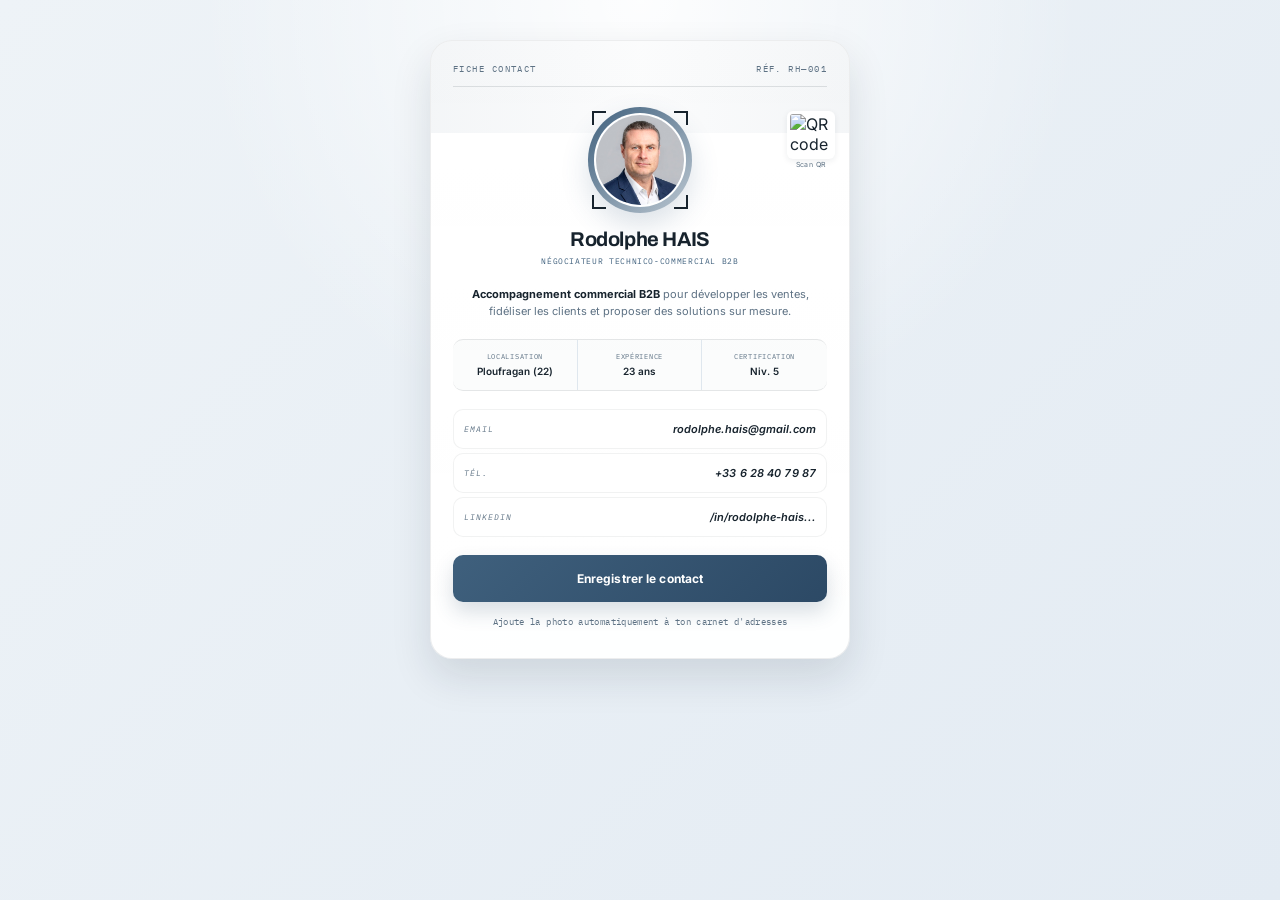
==== index.html @ b4a34ebe "Refactor responsive design with container queries, add test suite and documentation" ====
<!doctype html>
<html lang="fr">
<head>
<meta charset="UTF-8">
<meta name="viewport" content="width=device-width, initial-scale=1.0">
<title>Rodolphe HAIS — Carte de contact</title>
<meta name="description" content="Négociateur Technico-Commercial B2B — Ploufragan, Côtes-d'Armor">
<meta property="og:title" content="Rodolphe HAIS — Négociateur Technico-Commercial B2B">
<meta property="og:description" content="Contact professionnel — Ploufragan, Côtes-d'Armor">
<link rel="preconnect" href="https://fonts.googleapis.com">
<link rel="preconnect" href="https://fonts.gstatic.com" crossorigin>
<link href="https://fonts.googleapis.com/css2?family=Archivo:wght@600;700&family=IBM+Plex+Mono:wght@400;500&family=Inter:wght@400;500;600&display=swap" rel="stylesheet">
<style>
  :root{
    --paper:#eef3f7;
    --paper-strong:#e3ebf3;
    --card:#ffffff;
    --ink:#17232d;
    --ink-soft:#5e7284;
    --line:#dfe7ee;
    --accent-blue:#3f607d;
    --accent-blue-press:#2c4965;
    --accent-soft:#edf4fa;
    --shadow: rgba(17, 35, 51, 0.12);
  }

  *{box-sizing:border-box;}

  html, body {
    width:100%;
    max-width:100%;
    overflow-x:hidden;
  }

  body{
    margin:0;
    min-height:100vh;
    background:
      radial-gradient(circle at top, rgba(255,255,255,0.9), rgba(255,255,255,0) 40%),
      linear-gradient(135deg, var(--paper) 0%, var(--paper-strong) 100%);
    display:flex;
    align-items:flex-start;
    justify-content:center;
    padding:clamp(16px, 4vw, 40px) 12px;
    font-family:'Inter',sans-serif;
    color:var(--ink);
  }

  .card{
    width:min(100%, 420px);
    max-width:420px;
    background:linear-gradient(180deg, rgba(255,255,255,0.98), rgba(255,255,255,0.96));
    border:1px solid rgba(23,35,45,0.08);
    border-radius:clamp(18px, 4vw, 22px);
    padding:clamp(16px, 5%, 22px);
    box-shadow:0 18px 40px var(--shadow);
    position:relative;
    overflow:hidden;
    container-type:inline-size;
  }

  .card::before{
    content:"";
    position:absolute;
    inset:0 0 auto 0;
    height:92px;
    background:linear-gradient(90deg, rgba(63,96,125,0.06), rgba(63,96,125,0.02), rgba(63,96,125,0.06));
  }

  .doc-header{
    position:relative;
    z-index:1;
    display:flex;
    justify-content:space-between;
    align-items:center;
    font-family:'IBM Plex Mono',monospace;
    font-size:9px;
    letter-spacing:.16em;
    text-transform:uppercase;
    color:var(--ink-soft);
    padding-bottom:12px;
    margin-bottom:20px;
    border-bottom:1px solid rgba(23,35,45,0.12);
  }

  .photo-frame{
    position:relative;
    width:clamp(96px, 28%, 120px);
    height:clamp(96px, 28%, 120px);
    margin:0 auto clamp(14px, 4%, 18px);
    padding:clamp(4px, 3%, 6px);
    border-radius:50%;
    background:linear-gradient(135deg, var(--accent-blue), rgba(63,96,125,0.35));
    box-shadow:0 clamp(8px, 2vw, 12px) clamp(20px, 5vw, 28px) rgba(63,96,125,0.18);
  }
  .photo-frame img{
    width:100%;
    height:100%;
    object-fit:cover;
    display:block;
    background:var(--accent-soft);
    border-radius:50%;
    border:2px solid rgba(255,255,255,0.8);
    filter:saturate(1.05) contrast(1.03);
  }
  .corner{position:absolute;width:14px;height:14px;border-color:rgba(255,255,255,0.95);}
  .corner.tl{top:4px;left:4px;border-top:2px solid;border-left:2px solid;}
  .corner.tr{top:4px;right:4px;border-top:2px solid;border-right:2px solid;}
  .corner.bl{bottom:4px;left:4px;border-bottom:2px solid;border-left:2px solid;}
  .corner.br{bottom:4px;right:4px;border-bottom:2px solid;border-right:2px solid;}

  .name{
    font-family:'Archivo',sans-serif;
    font-weight:700;
    font-size:clamp(20px, 4.5cqw, 27px);
    text-align:center;
    letter-spacing:-0.02em;
    margin:0 0 clamp(4px, 1.5cqh, 6px);
  }
  .role{
    font-family:'IBM Plex Mono',monospace;
    font-size:clamp(8px, 2cqw, 10px);
    text-align:center;
    letter-spacing:.08em;
    text-transform:uppercase;
    color:var(--accent-blue);
    margin:0 0 clamp(16px, 4cqh, 20px);
  }

  .presentation{
    margin:0 0 clamp(14px, 3.5cqh, 18px);
    padding:0 clamp(6px, 2cqw, 10px);
    text-align:center;
    font-size:clamp(11px, 2.5cqw, 13px);
    line-height:1.6;
    color:var(--ink-soft);
  }
  .presentation strong{color:var(--ink);}

  .titleblock{
    display:grid;
    grid-template-columns:repeat(auto-fit, minmax(min(60px, 25%), 1fr));
    border-top:1px solid rgba(23,35,45,0.1);
    border-bottom:1px solid rgba(23,35,45,0.1);
    background:rgba(63,96,125,0.02);
    margin-bottom:clamp(14px, 3.5cqh, 18px);
    border-radius:clamp(10px, 2cqw, 12px);
    overflow:hidden;
  }

  .qr-block{
    position:absolute;
    top:70px;
    right:14px;
    display:flex;
    align-items:center;
    justify-content:center;
    flex-direction:column;
    gap:0;
    margin:0;
    padding:0;
    border:none;
    background:none;
    width:auto;
    flex-shrink:0;
    opacity:1;
    transition:opacity .3s ease;
  }
  .qr-block:hover{
    opacity:1;
  }
  .qr-code{
    width:48px;
    height:48px;
    padding:3px;
    border-radius:6px;
    background:#fff;
    box-shadow:0 2px 6px rgba(23,35,45,0.08);
    flex-shrink:0;
  }
  .qr-text{
    font-size:7px;
    line-height:1.2;
    color:var(--ink-soft);
    text-align:center;
    margin-top:2px;
    letter-spacing:0.05em;
  }
  .qr-text strong{
    display:none;
  }

  .field{
    padding:clamp(8px, 2cqh, 12px) clamp(6px, 2cqw, 8px);
    border-right:1px solid var(--line);
    display:flex;
    flex-direction:column;
    gap:clamp(2px, 1cqh, 4px);
    text-align:center;
  }
  .field:last-child{border-right:none;}
  .label{
    font-family:'IBM Plex Mono',monospace;
    font-size:clamp(7px, 1.5cqw, 8px);
    letter-spacing:.1em;
    text-transform:uppercase;
    color:var(--ink-soft);
  }
  .value{
    font-size:clamp(10px, 2.2cqw, 12px);
    font-weight:600;
    line-height:1.3;
  }

  .contact-list{
    display:flex;
    flex-direction:column;
    margin-bottom:18px;
    gap:4px;
  }
  .contact-row{
    display:flex;
    justify-content:space-between;
    align-items:center;
    gap:clamp(8px, 2cqw, 12px);
    padding:clamp(10px, 2cqh, 12px) clamp(10px, 2.5cqw, 12px);
    border:1px solid rgba(23,35,45,0.06);
    border-radius:clamp(10px, 2cqw, 12px);
    text-decoration:none;
    color:inherit;
    background:rgba(255,255,255,0.7);
    transition:transform .15s ease, box-shadow .15s ease, border-color .15s ease;
  }
  .contact-row:hover{
    transform:translateY(-1px);
    border-color:rgba(63,96,125,0.28);
    box-shadow:0 8px 18px rgba(63,96,125,0.08);
  }
  .clabel{
    font-family:'IBM Plex Mono',monospace;
    font-size:clamp(8px, 1.8cqw, 9px);
    letter-spacing:.12em;
    text-transform:uppercase;
    color:var(--ink-soft);
    flex-shrink:0;
  }
  .cvalue{
    font-size:clamp(11px, 2.3cqw, 13px);
    font-weight:600;
    text-align:right;
    overflow:hidden;
    text-overflow:ellipsis;
    white-space:nowrap;
    min-width:0;
    flex:1;
  }

  .contact-row[href^="tel:"] .cvalue {
    letter-spacing:0.01em;
    font-variant-numeric: tabular-nums;
  }

  .save-btn{
    width:100%;
    padding:clamp(13px, 2.5cqh, 16px);
    background:linear-gradient(135deg, var(--accent-blue), var(--accent-blue-press));
    color:#fff;
    border:none;
    border-radius:clamp(10px, 2cqw, 12px);
    font-family:'Inter',sans-serif;
    font-weight:700;
    font-size:clamp(12px, 2.2cqw, 14px);
    letter-spacing:.01em;
    cursor:pointer;
    transition:transform .15s ease, filter .15s ease, box-shadow .15s ease;
    box-shadow:0 10px 20px rgba(45,73,101,0.18);
  }
  .save-btn:hover{filter:brightness(1.02);}
  .save-btn:active{transform:scale(0.985);}
  .save-btn:disabled{opacity:.65;cursor:default;transform:none;box-shadow:none;}
  .save-btn:focus-visible{outline:3px solid #EAF3FF;outline-offset:2px;}

  .foot-note{
    font-family:'IBM Plex Mono',monospace;
    font-size:9px;
    text-align:center;
    color:var(--ink-soft);
    letter-spacing:.04em;
    margin-top:14px;
  }

  a:focus-visible{outline:2px dashed var(--accent-blue);outline-offset:3px;}

  @media (prefers-reduced-motion:reduce){
    .save-btn,.contact-row{transition:none;}
  }

  @container (max-width: 360px) {
    .doc-header {
      flex-direction:column;
      align-items:flex-start;
      gap:clamp(4px, 1cqh, 6px);
      font-size:clamp(7px, 1.4cqw, 8px);
    }

    .titleblock {
      grid-template-columns:1fr;
    }

    .field {
      border-right:none;
      border-bottom:1px solid var(--line);
    }

    .field:last-child {
      border-bottom:none;
    }

    .contact-row {
      flex-direction:column;
      align-items:flex-start;
      text-align:left;
    }

    .cvalue {
      text-align:left;
      white-space:normal;
      line-height:1.4;
    }

    .qr-block {
      width:clamp(40px, 8cqw, 48px);
    }

    .qr-code {
      width:clamp(32px, 7cqw, 40px);
      height:clamp(32px, 7cqw, 40px);
    }
  }

  @media print {
    body { background: #fff; padding: 0; }
    .card { box-shadow: none; border: none; max-width: 90mm; margin: 10mm auto; }
    body { background-image: none; }
    .save-btn, .doc-header { display: none; }
  }
</style>
</head>
<body>
<main class="card" role="article" aria-label="Fiche contact de Rodolphe HAIS">
  <div class="doc-header">
    <span>Fiche contact</span>
    <span>Réf. RH—001</span>
  </div>

  <div class="photo-frame" aria-hidden="false">
    <img id="portrait" src="Photo carte de visite.png" alt="Portrait de Rodolphe HAIS" width="112" height="112" loading="lazy">
    <span class="corner tl"></span>
    <span class="corner tr"></span>
    <span class="corner bl"></span>
    <span class="corner br"></span>
  </div>

  <h1 class="name">Rodolphe HAIS</h1>
  <p class="role">Négociateur Technico-Commercial B2B</p>
  <p class="presentation">
    <strong>Accompagnement commercial B2B</strong> pour développer les ventes, fidéliser les clients et proposer des solutions sur mesure.
  </p>

  <div class="titleblock">
    <div class="field">
      <span class="label">Localisation</span>
      <span class="value">Ploufragan (22)</span>
    </div>
    <div class="field">
      <span class="label">Expérience</span>
      <span class="value">23 ans</span>
    </div>
    <div class="field">
      <span class="label">Certification</span>
      <span class="value">Niv. 5</span>
    </div>
  </div>

  <div class="qr-block" aria-label="QR code de contact">
    <img
      class="qr-code"
      src="https://api.qrserver.com/v1/create-qr-code/?size=180x180&data=BEGIN%3AVCARD%0AVERSION%3A3.0%0AN%3AHAIS%3BRodolphe%3B%3B%3B%0AFN%3ARodolphe%20HAIS%0ATITLE%3AN%C3%A9gociateur%20Technico-Commercial%20B2B%0AORG%3A%0AEMAIL%3BTYPE%3DWORK%3Arodolphe.hais%40gmail.com%0ATEL%3BTYPE%3DCELL%3A%2B33628407987%0AURL%3Ahttps%3A%2F%2Fwww.linkedin.com%2Fin%2Frodolphe-hais-technico-commercial%0AADR%3BTYPE%3DWORK%3A%3B%3BPloufragan%3B%3B%3BFrance%0AEND%3AVCARD"
      alt="QR code pour enregistrer le contact"
    >
    <div class="qr-text">Scan QR</div>
  </div>

  <address class="contact-list" aria-label="Coordonnées">
    <a class="contact-row" href="mailto:rodolphe.hais@gmail.com">
      <span class="clabel">Email</span>
      <span class="cvalue">rodolphe.hais@gmail.com</span>
    </a>
    <a class="contact-row" href="tel:+33628407987">
      <span class="clabel">Tél.</span>
      <span class="cvalue">+33 6 28 40 79 87</span>
    </a>
    <a class="contact-row" href="https://www.linkedin.com/in/rodolphe-hais-technico-commercial" target="_blank" rel="noopener noreferrer">
      <span class="clabel">LinkedIn</span>
      <span class="cvalue">/in/rodolphe-hais...</span>
    </a>
  </address>

  <button id="save-btn" class="save-btn" type="button" aria-live="polite" aria-label="Télécharger la fiche contact">Enregistrer le contact</button>
  <p id="status" class="foot-note" aria-live="polite">Ajoute la photo automatiquement à ton carnet d'adresses</p>
</main>

<!-- Structured data for discoverability -->
<script type="application/ld+json">
{
  "@context": "https://schema.org",
  "@type": "Person",
  "name": "Rodolphe HAIS",
  "jobTitle": "Négociateur Technico-Commercial B2B",
  "address": {
    "@type": "PostalAddress",
    "addressLocality": "Ploufragan",
    "addressCountry": "France"
  },
  "telephone": "+33 6 28 40 79 87",
  "email": "mailto:rodolphe.hais@gmail.com",
  "sameAs": ["https://www.linkedin.com/in/rodolphe-hais-technico-commercial"]
}
</script>

<script>
  const portraitElement = document.getElementById('portrait');
  const PHOTO_DATA_URI = portraitElement ? portraitElement.currentSrc || portraitElement.src : '';
  const PHOTO_BASE64 = (PHOTO_DATA_URI && PHOTO_DATA_URI.startsWith('data:image'))
    ? PHOTO_DATA_URI.split(',')[1] || ''
    : '';

  // Fold vCard lines to the recommended 75 characters per line using CRLF + space
  function foldLine(str, limit = 75) {
    if (!str || str.length <= limit) return str;
    const parts = [];
    for (let i = 0; i < str.length; i += limit) {
      parts.push(str.slice(i, i + limit));
    }
    return parts.join('\r\n ');
  }

  function buildVCard() {
    const lines = [
      'BEGIN:VCARD',
      'VERSION:3.0',
      'N:HAIS;Rodolphe;;;',
      'FN:Rodolphe HAIS',
      'TITLE:Négociateur Technico-Commercial B2B',
      'EMAIL;TYPE=WORK:rodolphe.hais@gmail.com',
      'TEL;TYPE=CELL:+33628407987',
      'URL:https://www.linkedin.com/in/rodolphe-hais-technico-commercial',
      'ADR;TYPE=WORK:;;Ploufragan;;;France'
    ];

    // Add the photo only when a valid base64 payload is available.
    if (PHOTO_BASE64) {
      const photoPrefix = 'PHOTO;ENCODING=BASE64;TYPE=JPEG:';
      const photoLine = photoPrefix + PHOTO_BASE64;
      lines.push(foldLine(photoLine));
    }

    lines.push('END:VCARD');

    // Join with CRLF per spec
    return lines.join('\r\n');
  }

  async function downloadVCard() {
    const btn = document.getElementById('save-btn');
    const status = document.getElementById('status');
    const originalText = btn.textContent;
    btn.textContent = 'Préparation...';
    btn.disabled = true;
    status.textContent = 'Préparation du fichier vCard...';

    try {
      const vcard = buildVCard();
      // Use UTF-8 text and a common vCard mime type
      const blob = new Blob([vcard], { type: 'text/vcard;charset=utf-8' });
      const url = URL.createObjectURL(blob);
      const a = document.createElement('a');
      a.href = url;
      a.download = 'Rodolphe-HAIS.vcf';
      // Some browsers need the anchor appended to the DOM
      document.body.appendChild(a);
      a.click();
      document.body.removeChild(a);
      URL.revokeObjectURL(url);
      btn.textContent = 'Contact enregistré ✓';
      status.textContent = 'Fichier .vcf téléchargé — ouvre-le pour importer le contact.';
    } catch (e) {
      console.error(e);
      btn.textContent = 'Erreur — réessaie';
      status.textContent = 'Une erreur est survenue lors de la création du vCard.';
    } finally {
      setTimeout(() => {
        btn.textContent = originalText;
        btn.disabled = false;
      }, 2500);
    }
  }

  document.getElementById('save-btn').addEventListener('click', downloadVCard);
</script>
</body>
</html>
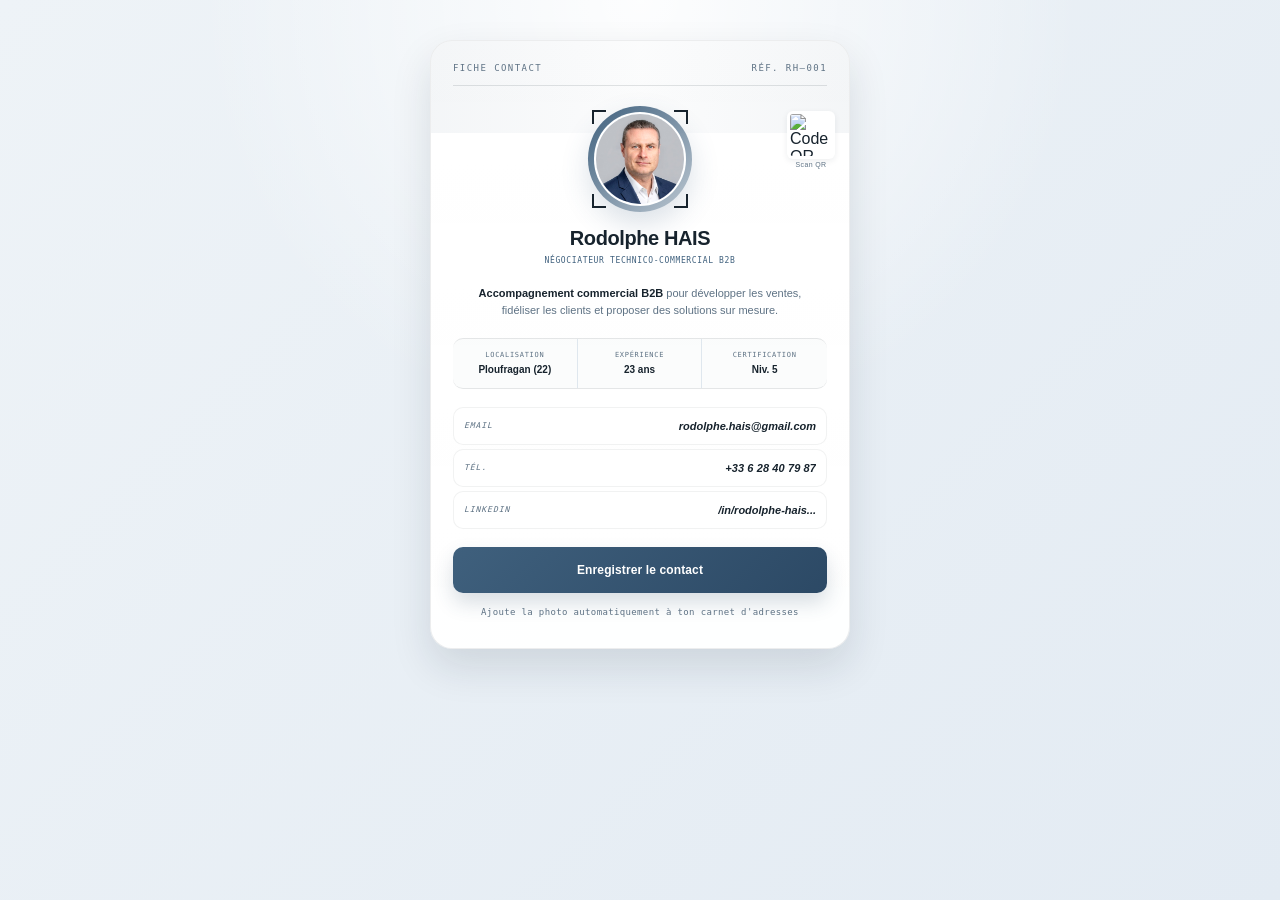
==== commit b4c85588: "Refactor: Separate CSS/JS files and implement security protections (CSP, headers, validation)" ====
--- a/index.html
+++ b/index.html
@@ -1,512 +1,166 @@
 <!doctype html>
 <html lang="fr">
 <head>
-<meta charset="UTF-8">
-<meta name="viewport" content="width=device-width, initial-scale=1.0">
-<title>Rodolphe HAIS — Carte de contact</title>
-<meta name="description" content="Négociateur Technico-Commercial B2B — Ploufragan, Côtes-d'Armor">
-<meta property="og:title" content="Rodolphe HAIS — Négociateur Technico-Commercial B2B">
-<meta property="og:description" content="Contact professionnel — Ploufragan, Côtes-d'Armor">
-<link rel="preconnect" href="https://fonts.googleapis.com">
-<link rel="preconnect" href="https://fonts.gstatic.com" crossorigin>
-<link href="https://fonts.googleapis.com/css2?family=Archivo:wght@600;700&family=IBM+Plex+Mono:wght@400;500&family=Inter:wght@400;500;600&display=swap" rel="stylesheet">
-<style>
-  :root{
-    --paper:#eef3f7;
-    --paper-strong:#e3ebf3;
-    --card:#ffffff;
-    --ink:#17232d;
-    --ink-soft:#5e7284;
-    --line:#dfe7ee;
-    --accent-blue:#3f607d;
-    --accent-blue-press:#2c4965;
-    --accent-soft:#edf4fa;
-    --shadow: rgba(17, 35, 51, 0.12);
+  <meta charset="UTF-8">
+  <meta name="viewport" content="width=device-width, initial-scale=1.0">
+  <meta http-equiv="X-UA-Compatible" content="IE=edge">
+  
+  <!-- Security Headers -->
+  <meta http-equiv="Content-Security-Policy" content="default-src 'self'; script-src 'self' 'strict-dynamic'; style-src 'self' 'unsafe-inline' fonts.googleapis.com; img-src 'self' data: api.qrserver.com; font-src 'self' fonts.gstatic.com; connect-src 'self' api.qrserver.com; frame-ancestors 'none'; base-uri 'self'; form-action 'self'">
+  <meta http-equiv="X-Content-Type-Options" content="nosniff">
+  <meta name="referrer" content="no-referrer-when-downgrade">
+  <meta name="robots" content="index, follow">
+
+  <!-- Meta Tags -->
+  <title>Rodolphe HAIS — Carte de contact</title>
+  <meta name="description" content="Négociateur Technico-Commercial B2B — Ploufragan, Côtes-d'Armor">
+  <meta name="theme-color" content="#3f607d">
+  <meta name="apple-mobile-web-app-capable" content="yes">
+  <meta name="apple-mobile-web-app-status-bar-style" content="black-translucent">
+
+  <!-- Open Graph Tags -->
+  <meta property="og:title" content="Rodolphe HAIS — Négociateur Technico-Commercial B2B">
+  <meta property="og:description" content="Contact professionnel — Ploufragan, Côtes-d'Armor">
+  <meta property="og:type" content="profile">
+  <meta property="og:locale" content="fr_FR">
+
+  <!-- Preconnect to External Domains -->
+  <link rel="preconnect" href="https://fonts.googleapis.com">
+  <link rel="preconnect" href="https://fonts.gstatic.com" crossorigin>
+  <link rel="dns-prefetch" href="https://api.qrserver.com">
+
+  <!-- External Fonts -->
+  <link href="https://fonts.googleapis.com/css2?family=Archivo:wght@600;700&family=IBM+Plex+Mono:wght@400;500&family=Inter:wght@400;500;600&display=swap" rel="stylesheet">
+
+  <!-- Stylesheets -->
+  <link rel="stylesheet" href="styles.css" media="all">
+  <link rel="stylesheet" href="styles.css" media="print">
+
+  <!-- Favicon & Icons -->
+  <link rel="icon" type="image/png" sizes="32x32" href="data:image/svg+xml,<svg xmlns='http://www.w3.org/2000/svg' viewBox='0 0 100 100'><circle cx='50' cy='50' r='45' fill='%233f607d'/><text x='50' y='65' font-size='60' font-weight='bold' text-anchor='middle' fill='white' font-family='Arial'>RH</text></svg>">
+  
+  <!-- Manifest for PWA -->
+  <meta name="manifest" content="manifest.json">
+</head>
+
+<body>
+  <main class="card" role="article" aria-label="Fiche contact de Rodolphe HAIS">
+    <!-- Document Header -->
+    <div class="doc-header">
+      <span>Fiche contact</span>
+      <span>Réf. RH—001</span>
+    </div>
+
+    <!-- Photo Frame -->
+    <div class="photo-frame" aria-hidden="false">
+      <img
+        id="portrait"
+        src="Photo carte de visite.png"
+        alt="Portrait professionnel de Rodolphe HAIS"
+        width="112"
+        height="112"
+        loading="lazy"
+        crossorigin="anonymous"
+      >
+      <span class="corner tl"></span>
+      <span class="corner tr"></span>
+      <span class="corner bl"></span>
+      <span class="corner br"></span>
+    </div>
+
+    <!-- Name & Title -->
+    <h1 class="name">Rodolphe HAIS</h1>
+    <p class="role">Négociateur Technico-Commercial B2B</p>
+
+    <!-- Presentation -->
+    <p class="presentation">
+      <strong>Accompagnement commercial B2B</strong> pour développer les ventes, fidéliser les clients et proposer des solutions sur mesure.
+    </p>
+
+    <!-- Title Block -->
+    <div class="titleblock">
+      <div class="field">
+        <span class="label">Localisation</span>
+        <span class="value">Ploufragan (22)</span>
+      </div>
+      <div class="field">
+        <span class="label">Expérience</span>
+        <span class="value">23 ans</span>
+      </div>
+      <div class="field">
+        <span class="label">Certification</span>
+        <span class="value">Niv. 5</span>
+      </div>
+    </div>
+
+    <!-- QR Code Block -->
+    <div class="qr-block" aria-label="Code QR de contact">
+      <img
+        class="qr-code"
+        src="https://api.qrserver.com/v1/create-qr-code/?size=180x180&data=BEGIN%3AVCARD%0AVERSION%3A3.0%0AN%3AHAIS%3BRodolphe%3B%3B%3B%0AFN%3ARodolphe%20HAIS%0ATITLE%3AN%C3%A9gociateur%20Technico-Commercial%20B2B%0AORG%3A%0AEMAIL%3BTYPE%3DWORK%3Arodolphe.hais%40gmail.com%0ATEL%3BTYPE%3DCELL%3A%2B33628407987%0AURL%3Ahttps%3A%2F%2Fwww.linkedin.com%2Fin%2Frodolphe-hais-technico-commercial%0AADR%3BTYPE%3DWORK%3A%3B%3BPloufragan%3B%3B%3BFrance%0AEND%3AVCARD"
+        alt="Code QR pour enregistrer le contact"
+        loading="lazy"
+      >
+      <div class="qr-text">Scan QR</div>
+    </div>
+
+    <!-- Contact List -->
+    <address class="contact-list" aria-label="Coordonnées de contact">
+      <a class="contact-row" href="mailto:rodolphe.hais@gmail.com" rel="noopener noreferrer">
+        <span class="clabel">Email</span>
+        <span class="cvalue">rodolphe.hais@gmail.com</span>
+      </a>
+      <a class="contact-row" href="tel:+33628407987" rel="noopener noreferrer">
+        <span class="clabel">Tél.</span>
+        <span class="cvalue">+33 6 28 40 79 87</span>
+      </a>
+      <a class="contact-row" href="https://www.linkedin.com/in/rodolphe-hais-technico-commercial" target="_blank" rel="noopener noreferrer">
+        <span class="clabel">LinkedIn</span>
+        <span class="cvalue">/in/rodolphe-hais...</span>
+      </a>
+    </address>
+
+    <!-- Download Button -->
+    <button
+      id="save-btn"
+      class="save-btn"
+      type="button"
+      aria-live="polite"
+      aria-label="Télécharger la fiche contact au format vCard"
+    >
+      Enregistrer le contact
+    </button>
+
+    <!-- Status Message -->
+    <p id="status" class="foot-note" aria-live="polite" aria-atomic="true">
+      Ajoute la photo automatiquement à ton carnet d'adresses
+    </p>
+  </main>
+
+  <!-- Structured Data (Schema.org) -->
+  <script type="application/ld+json">
+  {
+    "@context": "https://schema.org",
+    "@type": "Person",
+    "name": "Rodolphe HAIS",
+    "jobTitle": "Négociateur Technico-Commercial B2B",
+    "address": {
+      "@type": "PostalAddress",
+      "addressLocality": "Ploufragan",
+      "addressCountry": "FR"
+    },
+    "telephone": "+33 6 28 40 79 87",
+    "email": "rodolphe.hais@gmail.com",
+    "sameAs": [
+      "https://www.linkedin.com/in/rodolphe-hais-technico-commercial"
+    ],
+    "image": "Photo carte de visite.png",
+    "url": "https://haisrodolphe.github.io/carte-contact"
   }
+  </script>
 
-  *{box-sizing:border-box;}
+  <!-- Application Script (Deferred Loading) -->
+  <script src="script.js" defer></script>
+</body>
 
-  html, body {
-    width:100%;
-    max-width:100%;
-    overflow-x:hidden;
-  }
-
-  body{
-    margin:0;
-    min-height:100vh;
-    background:
-      radial-gradient(circle at top, rgba(255,255,255,0.9), rgba(255,255,255,0) 40%),
-      linear-gradient(135deg, var(--paper) 0%, var(--paper-strong) 100%);
-    display:flex;
-    align-items:flex-start;
-    justify-content:center;
-    padding:clamp(16px, 4vw, 40px) 12px;
-    font-family:'Inter',sans-serif;
-    color:var(--ink);
-  }
-
-  .card{
-    width:min(100%, 420px);
-    max-width:420px;
-    background:linear-gradient(180deg, rgba(255,255,255,0.98), rgba(255,255,255,0.96));
-    border:1px solid rgba(23,35,45,0.08);
-    border-radius:clamp(18px, 4vw, 22px);
-    padding:clamp(16px, 5%, 22px);
-    box-shadow:0 18px 40px var(--shadow);
-    position:relative;
-    overflow:hidden;
-    container-type:inline-size;
-  }
-
-  .card::before{
-    content:"";
-    position:absolute;
-    inset:0 0 auto 0;
-    height:92px;
-    background:linear-gradient(90deg, rgba(63,96,125,0.06), rgba(63,96,125,0.02), rgba(63,96,125,0.06));
-  }
-
-  .doc-header{
-    position:relative;
-    z-index:1;
-    display:flex;
-    justify-content:space-between;
-    align-items:center;
-    font-family:'IBM Plex Mono',monospace;
-    font-size:9px;
-    letter-spacing:.16em;
-    text-transform:uppercase;
-    color:var(--ink-soft);
-    padding-bottom:12px;
-    margin-bottom:20px;
-    border-bottom:1px solid rgba(23,35,45,0.12);
-  }
-
-  .photo-frame{
-    position:relative;
-    width:clamp(96px, 28%, 120px);
-    height:clamp(96px, 28%, 120px);
-    margin:0 auto clamp(14px, 4%, 18px);
-    padding:clamp(4px, 3%, 6px);
-    border-radius:50%;
-    background:linear-gradient(135deg, var(--accent-blue), rgba(63,96,125,0.35));
-    box-shadow:0 clamp(8px, 2vw, 12px) clamp(20px, 5vw, 28px) rgba(63,96,125,0.18);
-  }
-  .photo-frame img{
-    width:100%;
-    height:100%;
-    object-fit:cover;
-    display:block;
-    background:var(--accent-soft);
-    border-radius:50%;
-    border:2px solid rgba(255,255,255,0.8);
-    filter:saturate(1.05) contrast(1.03);
-  }
-  .corner{position:absolute;width:14px;height:14px;border-color:rgba(255,255,255,0.95);}
-  .corner.tl{top:4px;left:4px;border-top:2px solid;border-left:2px solid;}
-  .corner.tr{top:4px;right:4px;border-top:2px solid;border-right:2px solid;}
-  .corner.bl{bottom:4px;left:4px;border-bottom:2px solid;border-left:2px solid;}
-  .corner.br{bottom:4px;right:4px;border-bottom:2px solid;border-right:2px solid;}
-
-  .name{
-    font-family:'Archivo',sans-serif;
-    font-weight:700;
-    font-size:clamp(20px, 4.5cqw, 27px);
-    text-align:center;
-    letter-spacing:-0.02em;
-    margin:0 0 clamp(4px, 1.5cqh, 6px);
-  }
-  .role{
-    font-family:'IBM Plex Mono',monospace;
-    font-size:clamp(8px, 2cqw, 10px);
-    text-align:center;
-    letter-spacing:.08em;
-    text-transform:uppercase;
-    color:var(--accent-blue);
-    margin:0 0 clamp(16px, 4cqh, 20px);
-  }
-
-  .presentation{
-    margin:0 0 clamp(14px, 3.5cqh, 18px);
-    padding:0 clamp(6px, 2cqw, 10px);
-    text-align:center;
-    font-size:clamp(11px, 2.5cqw, 13px);
-    line-height:1.6;
-    color:var(--ink-soft);
-  }
-  .presentation strong{color:var(--ink);}
-
-  .titleblock{
-    display:grid;
-    grid-template-columns:repeat(auto-fit, minmax(min(60px, 25%), 1fr));
-    border-top:1px solid rgba(23,35,45,0.1);
-    border-bottom:1px solid rgba(23,35,45,0.1);
-    background:rgba(63,96,125,0.02);
-    margin-bottom:clamp(14px, 3.5cqh, 18px);
-    border-radius:clamp(10px, 2cqw, 12px);
-    overflow:hidden;
-  }
-
-  .qr-block{
-    position:absolute;
-    top:70px;
-    right:14px;
-    display:flex;
-    align-items:center;
-    justify-content:center;
-    flex-direction:column;
-    gap:0;
-    margin:0;
-    padding:0;
-    border:none;
-    background:none;
-    width:auto;
-    flex-shrink:0;
-    opacity:1;
-    transition:opacity .3s ease;
-  }
-  .qr-block:hover{
-    opacity:1;
-  }
-  .qr-code{
-    width:48px;
-    height:48px;
-    padding:3px;
-    border-radius:6px;
-    background:#fff;
-    box-shadow:0 2px 6px rgba(23,35,45,0.08);
-    flex-shrink:0;
-  }
-  .qr-text{
-    font-size:7px;
-    line-height:1.2;
-    color:var(--ink-soft);
-    text-align:center;
-    margin-top:2px;
-    letter-spacing:0.05em;
-  }
-  .qr-text strong{
-    display:none;
-  }
-
-  .field{
-    padding:clamp(8px, 2cqh, 12px) clamp(6px, 2cqw, 8px);
-    border-right:1px solid var(--line);
-    display:flex;
-    flex-direction:column;
-    gap:clamp(2px, 1cqh, 4px);
-    text-align:center;
-  }
-  .field:last-child{border-right:none;}
-  .label{
-    font-family:'IBM Plex Mono',monospace;
-    font-size:clamp(7px, 1.5cqw, 8px);
-    letter-spacing:.1em;
-    text-transform:uppercase;
-    color:var(--ink-soft);
-  }
-  .value{
-    font-size:clamp(10px, 2.2cqw, 12px);
-    font-weight:600;
-    line-height:1.3;
-  }
-
-  .contact-list{
-    display:flex;
-    flex-direction:column;
-    margin-bottom:18px;
-    gap:4px;
-  }
-  .contact-row{
-    display:flex;
-    justify-content:space-between;
-    align-items:center;
-    gap:clamp(8px, 2cqw, 12px);
-    padding:clamp(10px, 2cqh, 12px) clamp(10px, 2.5cqw, 12px);
-    border:1px solid rgba(23,35,45,0.06);
-    border-radius:clamp(10px, 2cqw, 12px);
-    text-decoration:none;
-    color:inherit;
-    background:rgba(255,255,255,0.7);
-    transition:transform .15s ease, box-shadow .15s ease, border-color .15s ease;
-  }
-  .contact-row:hover{
-    transform:translateY(-1px);
-    border-color:rgba(63,96,125,0.28);
-    box-shadow:0 8px 18px rgba(63,96,125,0.08);
-  }
-  .clabel{
-    font-family:'IBM Plex Mono',monospace;
-    font-size:clamp(8px, 1.8cqw, 9px);
-    letter-spacing:.12em;
-    text-transform:uppercase;
-    color:var(--ink-soft);
-    flex-shrink:0;
-  }
-  .cvalue{
-    font-size:clamp(11px, 2.3cqw, 13px);
-    font-weight:600;
-    text-align:right;
-    overflow:hidden;
-    text-overflow:ellipsis;
-    white-space:nowrap;
-    min-width:0;
-    flex:1;
-  }
-
-  .contact-row[href^="tel:"] .cvalue {
-    letter-spacing:0.01em;
-    font-variant-numeric: tabular-nums;
-  }
-
-  .save-btn{
-    width:100%;
-    padding:clamp(13px, 2.5cqh, 16px);
-    background:linear-gradient(135deg, var(--accent-blue), var(--accent-blue-press));
-    color:#fff;
-    border:none;
-    border-radius:clamp(10px, 2cqw, 12px);
-    font-family:'Inter',sans-serif;
-    font-weight:700;
-    font-size:clamp(12px, 2.2cqw, 14px);
-    letter-spacing:.01em;
-    cursor:pointer;
-    transition:transform .15s ease, filter .15s ease, box-shadow .15s ease;
-    box-shadow:0 10px 20px rgba(45,73,101,0.18);
-  }
-  .save-btn:hover{filter:brightness(1.02);}
-  .save-btn:active{transform:scale(0.985);}
-  .save-btn:disabled{opacity:.65;cursor:default;transform:none;box-shadow:none;}
-  .save-btn:focus-visible{outline:3px solid #EAF3FF;outline-offset:2px;}
-
-  .foot-note{
-    font-family:'IBM Plex Mono',monospace;
-    font-size:9px;
-    text-align:center;
-    color:var(--ink-soft);
-    letter-spacing:.04em;
-    margin-top:14px;
-  }
-
-  a:focus-visible{outline:2px dashed var(--accent-blue);outline-offset:3px;}
-
-  @media (prefers-reduced-motion:reduce){
-    .save-btn,.contact-row{transition:none;}
-  }
-
-  @container (max-width: 360px) {
-    .doc-header {
-      flex-direction:column;
-      align-items:flex-start;
-      gap:clamp(4px, 1cqh, 6px);
-      font-size:clamp(7px, 1.4cqw, 8px);
-    }
-
-    .titleblock {
-      grid-template-columns:1fr;
-    }
-
-    .field {
-      border-right:none;
-      border-bottom:1px solid var(--line);
-    }
-
-    .field:last-child {
-      border-bottom:none;
-    }
-
-    .contact-row {
-      flex-direction:column;
-      align-items:flex-start;
-      text-align:left;
-    }
-
-    .cvalue {
-      text-align:left;
-      white-space:normal;
-      line-height:1.4;
-    }
-
-    .qr-block {
-      width:clamp(40px, 8cqw, 48px);
-    }
-
-    .qr-code {
-      width:clamp(32px, 7cqw, 40px);
-      height:clamp(32px, 7cqw, 40px);
-    }
-  }
-
-  @media print {
-    body { background: #fff; padding: 0; }
-    .card { box-shadow: none; border: none; max-width: 90mm; margin: 10mm auto; }
-    body { background-image: none; }
-    .save-btn, .doc-header { display: none; }
-  }
-</style>
-</head>
-<body>
-<main class="card" role="article" aria-label="Fiche contact de Rodolphe HAIS">
-  <div class="doc-header">
-    <span>Fiche contact</span>
-    <span>Réf. RH—001</span>
-  </div>
-
-  <div class="photo-frame" aria-hidden="false">
-    <img id="portrait" src="Photo carte de visite.png" alt="Portrait de Rodolphe HAIS" width="112" height="112" loading="lazy">
-    <span class="corner tl"></span>
-    <span class="corner tr"></span>
-    <span class="corner bl"></span>
-    <span class="corner br"></span>
-  </div>
-
-  <h1 class="name">Rodolphe HAIS</h1>
-  <p class="role">Négociateur Technico-Commercial B2B</p>
-  <p class="presentation">
-    <strong>Accompagnement commercial B2B</strong> pour développer les ventes, fidéliser les clients et proposer des solutions sur mesure.
-  </p>
-
-  <div class="titleblock">
-    <div class="field">
-      <span class="label">Localisation</span>
-      <span class="value">Ploufragan (22)</span>
-    </div>
-    <div class="field">
-      <span class="label">Expérience</span>
-      <span class="value">23 ans</span>
-    </div>
-    <div class="field">
-      <span class="label">Certification</span>
-      <span class="value">Niv. 5</span>
-    </div>
-  </div>
-
-  <div class="qr-block" aria-label="QR code de contact">
-    <img
-      class="qr-code"
-      src="https://api.qrserver.com/v1/create-qr-code/?size=180x180&data=BEGIN%3AVCARD%0AVERSION%3A3.0%0AN%3AHAIS%3BRodolphe%3B%3B%3B%0AFN%3ARodolphe%20HAIS%0ATITLE%3AN%C3%A9gociateur%20Technico-Commercial%20B2B%0AORG%3A%0AEMAIL%3BTYPE%3DWORK%3Arodolphe.hais%40gmail.com%0ATEL%3BTYPE%3DCELL%3A%2B33628407987%0AURL%3Ahttps%3A%2F%2Fwww.linkedin.com%2Fin%2Frodolphe-hais-technico-commercial%0AADR%3BTYPE%3DWORK%3A%3B%3BPloufragan%3B%3B%3BFrance%0AEND%3AVCARD"
-      alt="QR code pour enregistrer le contact"
-    >
-    <div class="qr-text">Scan QR</div>
-  </div>
-
-  <address class="contact-list" aria-label="Coordonnées">
-    <a class="contact-row" href="mailto:rodolphe.hais@gmail.com">
-      <span class="clabel">Email</span>
-      <span class="cvalue">rodolphe.hais@gmail.com</span>
-    </a>
-    <a class="contact-row" href="tel:+33628407987">
-      <span class="clabel">Tél.</span>
-      <span class="cvalue">+33 6 28 40 79 87</span>
-    </a>
-    <a class="contact-row" href="https://www.linkedin.com/in/rodolphe-hais-technico-commercial" target="_blank" rel="noopener noreferrer">
-      <span class="clabel">LinkedIn</span>
-      <span class="cvalue">/in/rodolphe-hais...</span>
-    </a>
-  </address>
-
-  <button id="save-btn" class="save-btn" type="button" aria-live="polite" aria-label="Télécharger la fiche contact">Enregistrer le contact</button>
-  <p id="status" class="foot-note" aria-live="polite">Ajoute la photo automatiquement à ton carnet d'adresses</p>
-</main>
-
-<!-- Structured data for discoverability -->
-<script type="application/ld+json">
-{
-  "@context": "https://schema.org",
-  "@type": "Person",
-  "name": "Rodolphe HAIS",
-  "jobTitle": "Négociateur Technico-Commercial B2B",
-  "address": {
-    "@type": "PostalAddress",
-    "addressLocality": "Ploufragan",
-    "addressCountry": "France"
-  },
-  "telephone": "+33 6 28 40 79 87",
-  "email": "mailto:rodolphe.hais@gmail.com",
-  "sameAs": ["https://www.linkedin.com/in/rodolphe-hais-technico-commercial"]
-}
-</script>
-
-<script>
-  const portraitElement = document.getElementById('portrait');
-  const PHOTO_DATA_URI = portraitElement ? portraitElement.currentSrc || portraitElement.src : '';
-  const PHOTO_BASE64 = (PHOTO_DATA_URI && PHOTO_DATA_URI.startsWith('data:image'))
-    ? PHOTO_DATA_URI.split(',')[1] || ''
-    : '';
-
-  // Fold vCard lines to the recommended 75 characters per line using CRLF + space
-  function foldLine(str, limit = 75) {
-    if (!str || str.length <= limit) return str;
-    const parts = [];
-    for (let i = 0; i < str.length; i += limit) {
-      parts.push(str.slice(i, i + limit));
-    }
-    return parts.join('\r\n ');
-  }
-
-  function buildVCard() {
-    const lines = [
-      'BEGIN:VCARD',
-      'VERSION:3.0',
-      'N:HAIS;Rodolphe;;;',
-      'FN:Rodolphe HAIS',
-      'TITLE:Négociateur Technico-Commercial B2B',
-      'EMAIL;TYPE=WORK:rodolphe.hais@gmail.com',
-      'TEL;TYPE=CELL:+33628407987',
-      'URL:https://www.linkedin.com/in/rodolphe-hais-technico-commercial',
-      'ADR;TYPE=WORK:;;Ploufragan;;;France'
-    ];
-
-    // Add the photo only when a valid base64 payload is available.
-    if (PHOTO_BASE64) {
-      const photoPrefix = 'PHOTO;ENCODING=BASE64;TYPE=JPEG:';
-      const photoLine = photoPrefix + PHOTO_BASE64;
-      lines.push(foldLine(photoLine));
-    }
-
-    lines.push('END:VCARD');
-
-    // Join with CRLF per spec
-    return lines.join('\r\n');
-  }
-
-  async function downloadVCard() {
-    const btn = document.getElementById('save-btn');
-    const status = document.getElementById('status');
-    const originalText = btn.textContent;
-    btn.textContent = 'Préparation...';
-    btn.disabled = true;
-    status.textContent = 'Préparation du fichier vCard...';
-
-    try {
-      const vcard = buildVCard();
-      // Use UTF-8 text and a common vCard mime type
-      const blob = new Blob([vcard], { type: 'text/vcard;charset=utf-8' });
-      const url = URL.createObjectURL(blob);
-      const a = document.createElement('a');
-      a.href = url;
-      a.download = 'Rodolphe-HAIS.vcf';
-      // Some browsers need the anchor appended to the DOM
-      document.body.appendChild(a);
-      a.click();
-      document.body.removeChild(a);
-      URL.revokeObjectURL(url);
-      btn.textContent = 'Contact enregistré ✓';
-      status.textContent = 'Fichier .vcf téléchargé — ouvre-le pour importer le contact.';
-    } catch (e) {
-      console.error(e);
-      btn.textContent = 'Erreur — réessaie';
-      status.textContent = 'Une erreur est survenue lors de la création du vCard.';
-    } finally {
-      setTimeout(() => {
-        btn.textContent = originalText;
-        btn.disabled = false;
-      }, 2500);
-    }
-  }
-
-  document.getElementById('save-btn').addEventListener('click', downloadVCard);
-</script>
-</body>
 </html>
--- a/styles.css
+++ b/styles.css
@@ -0,0 +1,427 @@
+/* ========================================
+   Carte de Contact - Styles
+   Premium Business Card Design
+   ======================================== */
+
+:root {
+  --paper: #eef3f7;
+  --paper-strong: #e3ebf3;
+  --card: #ffffff;
+  --ink: #17232d;
+  --ink-soft: #5e7284;
+  --line: #dfe7ee;
+  --accent-blue: #3f607d;
+  --accent-blue-press: #2c4965;
+  --accent-soft: #edf4fa;
+  --shadow: rgba(17, 35, 51, 0.12);
+}
+
+* {
+  box-sizing: border-box;
+}
+
+html,
+body {
+  width: 100%;
+  max-width: 100%;
+  overflow-x: hidden;
+}
+
+body {
+  margin: 0;
+  min-height: 100vh;
+  background:
+    radial-gradient(circle at top, rgba(255, 255, 255, 0.9), rgba(255, 255, 255, 0) 40%),
+    linear-gradient(135deg, var(--paper) 0%, var(--paper-strong) 100%);
+  display: flex;
+  align-items: flex-start;
+  justify-content: center;
+  padding: clamp(16px, 4vw, 40px) 12px;
+  font-family: 'Inter', sans-serif;
+  color: var(--ink);
+}
+
+.card {
+  width: min(100%, 420px);
+  max-width: 420px;
+  background: linear-gradient(180deg, rgba(255, 255, 255, 0.98), rgba(255, 255, 255, 0.96));
+  border: 1px solid rgba(23, 35, 45, 0.08);
+  border-radius: clamp(18px, 4vw, 22px);
+  padding: clamp(16px, 5%, 22px);
+  box-shadow: 0 18px 40px var(--shadow);
+  position: relative;
+  overflow: hidden;
+  container-type: inline-size;
+}
+
+.card::before {
+  content: "";
+  position: absolute;
+  inset: 0 0 auto 0;
+  height: 92px;
+  background: linear-gradient(90deg, rgba(63, 96, 125, 0.06), rgba(63, 96, 125, 0.02), rgba(63, 96, 125, 0.06));
+}
+
+.doc-header {
+  position: relative;
+  z-index: 1;
+  display: flex;
+  justify-content: space-between;
+  align-items: center;
+  font-family: 'IBM Plex Mono', monospace;
+  font-size: 9px;
+  letter-spacing: .16em;
+  text-transform: uppercase;
+  color: var(--ink-soft);
+  padding-bottom: 12px;
+  margin-bottom: 20px;
+  border-bottom: 1px solid rgba(23, 35, 45, 0.12);
+}
+
+.photo-frame {
+  position: relative;
+  width: clamp(96px, 28%, 120px);
+  height: clamp(96px, 28%, 120px);
+  margin: 0 auto clamp(14px, 4%, 18px);
+  padding: clamp(4px, 3%, 6px);
+  border-radius: 50%;
+  background: linear-gradient(135deg, var(--accent-blue), rgba(63, 96, 125, 0.35));
+  box-shadow: 0 clamp(8px, 2vw, 12px) clamp(20px, 5vw, 28px) rgba(63, 96, 125, 0.18);
+}
+
+.photo-frame img {
+  width: 100%;
+  height: 100%;
+  object-fit: cover;
+  display: block;
+  background: var(--accent-soft);
+  border-radius: 50%;
+  border: 2px solid rgba(255, 255, 255, 0.8);
+  filter: saturate(1.05) contrast(1.03);
+}
+
+.corner {
+  position: absolute;
+  width: 14px;
+  height: 14px;
+  border-color: rgba(255, 255, 255, 0.95);
+}
+
+.corner.tl {
+  top: 4px;
+  left: 4px;
+  border-top: 2px solid;
+  border-left: 2px solid;
+}
+
+.corner.tr {
+  top: 4px;
+  right: 4px;
+  border-top: 2px solid;
+  border-right: 2px solid;
+}
+
+.corner.bl {
+  bottom: 4px;
+  left: 4px;
+  border-bottom: 2px solid;
+  border-left: 2px solid;
+}
+
+.corner.br {
+  bottom: 4px;
+  right: 4px;
+  border-bottom: 2px solid;
+  border-right: 2px solid;
+}
+
+.name {
+  font-family: 'Archivo', sans-serif;
+  font-weight: 700;
+  font-size: clamp(20px, 4.5cqw, 27px);
+  text-align: center;
+  letter-spacing: -0.02em;
+  margin: 0 0 clamp(4px, 1.5cqh, 6px);
+}
+
+.role {
+  font-family: 'IBM Plex Mono', monospace;
+  font-size: clamp(8px, 2cqw, 10px);
+  text-align: center;
+  letter-spacing: .08em;
+  text-transform: uppercase;
+  color: var(--accent-blue);
+  margin: 0 0 clamp(16px, 4cqh, 20px);
+}
+
+.presentation {
+  margin: 0 0 clamp(14px, 3.5cqh, 18px);
+  padding: 0 clamp(6px, 2cqw, 10px);
+  text-align: center;
+  font-size: clamp(11px, 2.5cqw, 13px);
+  line-height: 1.6;
+  color: var(--ink-soft);
+}
+
+.presentation strong {
+  color: var(--ink);
+}
+
+.titleblock {
+  display: grid;
+  grid-template-columns: repeat(auto-fit, minmax(min(60px, 25%), 1fr));
+  border-top: 1px solid rgba(23, 35, 45, 0.1);
+  border-bottom: 1px solid rgba(23, 35, 45, 0.1);
+  background: rgba(63, 96, 125, 0.02);
+  margin-bottom: clamp(14px, 3.5cqh, 18px);
+  border-radius: clamp(10px, 2cqw, 12px);
+  overflow: hidden;
+}
+
+.qr-block {
+  position: absolute;
+  top: 70px;
+  right: 14px;
+  display: flex;
+  align-items: center;
+  justify-content: center;
+  flex-direction: column;
+  gap: 0;
+  margin: 0;
+  padding: 0;
+  border: none;
+  background: none;
+  width: auto;
+  flex-shrink: 0;
+  opacity: 1;
+  transition: opacity .3s ease;
+}
+
+.qr-block:hover {
+  opacity: 1;
+}
+
+.qr-code {
+  width: 48px;
+  height: 48px;
+  padding: 3px;
+  border-radius: 6px;
+  background: #fff;
+  box-shadow: 0 2px 6px rgba(23, 35, 45, 0.08);
+  flex-shrink: 0;
+}
+
+.qr-text {
+  font-size: 7px;
+  line-height: 1.2;
+  color: var(--ink-soft);
+  text-align: center;
+  margin-top: 2px;
+  letter-spacing: 0.05em;
+}
+
+.qr-text strong {
+  display: none;
+}
+
+.field {
+  padding: clamp(8px, 2cqh, 12px) clamp(6px, 2cqw, 8px);
+  border-right: 1px solid var(--line);
+  display: flex;
+  flex-direction: column;
+  gap: clamp(2px, 1cqh, 4px);
+  text-align: center;
+}
+
+.field:last-child {
+  border-right: none;
+}
+
+.label {
+  font-family: 'IBM Plex Mono', monospace;
+  font-size: clamp(7px, 1.5cqw, 8px);
+  letter-spacing: .1em;
+  text-transform: uppercase;
+  color: var(--ink-soft);
+}
+
+.value {
+  font-size: clamp(10px, 2.2cqw, 12px);
+  font-weight: 600;
+  line-height: 1.3;
+}
+
+.contact-list {
+  display: flex;
+  flex-direction: column;
+  margin-bottom: 18px;
+  gap: 4px;
+}
+
+.contact-row {
+  display: flex;
+  justify-content: space-between;
+  align-items: center;
+  gap: clamp(8px, 2cqw, 12px);
+  padding: clamp(10px, 2cqh, 12px) clamp(10px, 2.5cqw, 12px);
+  border: 1px solid rgba(23, 35, 45, 0.06);
+  border-radius: clamp(10px, 2cqw, 12px);
+  text-decoration: none;
+  color: inherit;
+  background: rgba(255, 255, 255, 0.7);
+  transition: transform .15s ease, box-shadow .15s ease, border-color .15s ease;
+}
+
+.contact-row:hover {
+  transform: translateY(-1px);
+  border-color: rgba(63, 96, 125, 0.28);
+  box-shadow: 0 8px 18px rgba(63, 96, 125, 0.08);
+}
+
+.clabel {
+  font-family: 'IBM Plex Mono', monospace;
+  font-size: clamp(8px, 1.8cqw, 9px);
+  letter-spacing: .12em;
+  text-transform: uppercase;
+  color: var(--ink-soft);
+  flex-shrink: 0;
+}
+
+.cvalue {
+  font-size: clamp(11px, 2.3cqw, 13px);
+  font-weight: 600;
+  text-align: right;
+  overflow: hidden;
+  text-overflow: ellipsis;
+  white-space: nowrap;
+  min-width: 0;
+  flex: 1;
+}
+
+.contact-row[href^="tel:"] .cvalue {
+  letter-spacing: 0.01em;
+  font-variant-numeric: tabular-nums;
+}
+
+.save-btn {
+  width: 100%;
+  padding: clamp(13px, 2.5cqh, 16px);
+  background: linear-gradient(135deg, var(--accent-blue), var(--accent-blue-press));
+  color: #fff;
+  border: none;
+  border-radius: clamp(10px, 2cqw, 12px);
+  font-family: 'Inter', sans-serif;
+  font-weight: 700;
+  font-size: clamp(12px, 2.2cqw, 14px);
+  letter-spacing: .01em;
+  cursor: pointer;
+  transition: transform .15s ease, filter .15s ease, box-shadow .15s ease;
+  box-shadow: 0 10px 20px rgba(45, 73, 101, 0.18);
+}
+
+.save-btn:hover {
+  filter: brightness(1.02);
+}
+
+.save-btn:active {
+  transform: scale(0.985);
+}
+
+.save-btn:disabled {
+  opacity: .65;
+  cursor: default;
+  transform: none;
+  box-shadow: none;
+}
+
+.save-btn:focus-visible {
+  outline: 3px solid #EAF3FF;
+  outline-offset: 2px;
+}
+
+.foot-note {
+  font-family: 'IBM Plex Mono', monospace;
+  font-size: 9px;
+  text-align: center;
+  color: var(--ink-soft);
+  letter-spacing: .04em;
+  margin-top: 14px;
+}
+
+a:focus-visible {
+  outline: 2px dashed var(--accent-blue);
+  outline-offset: 3px;
+}
+
+@media (prefers-reduced-motion: reduce) {
+  .save-btn,
+  .contact-row {
+    transition: none;
+  }
+}
+
+@container (max-width: 360px) {
+  .doc-header {
+    flex-direction: column;
+    align-items: flex-start;
+    gap: clamp(4px, 1cqh, 6px);
+    font-size: clamp(7px, 1.4cqw, 8px);
+  }
+
+  .titleblock {
+    grid-template-columns: 1fr;
+  }
+
+  .field {
+    border-right: none;
+    border-bottom: 1px solid var(--line);
+  }
+
+  .field:last-child {
+    border-bottom: none;
+  }
+
+  .contact-row {
+    flex-direction: column;
+    align-items: flex-start;
+    text-align: left;
+  }
+
+  .cvalue {
+    text-align: left;
+    white-space: normal;
+    line-height: 1.4;
+  }
+
+  .qr-block {
+    width: clamp(40px, 8cqw, 48px);
+  }
+
+  .qr-code {
+    width: clamp(32px, 7cqw, 40px);
+    height: clamp(32px, 7cqw, 40px);
+  }
+}
+
+@media print {
+  body {
+    background: #fff;
+    padding: 0;
+  }
+
+  .card {
+    box-shadow: none;
+    border: none;
+    max-width: 90mm;
+    margin: 10mm auto;
+  }
+
+  body {
+    background-image: none;
+  }
+
+  .save-btn,
+  .doc-header {
+    display: none;
+  }
+}
--- a/styles.css
+++ b/styles.css
@@ -0,0 +1,427 @@
+/* ========================================
+   Carte de Contact - Styles
+   Premium Business Card Design
+   ======================================== */
+
+:root {
+  --paper: #eef3f7;
+  --paper-strong: #e3ebf3;
+  --card: #ffffff;
+  --ink: #17232d;
+  --ink-soft: #5e7284;
+  --line: #dfe7ee;
+  --accent-blue: #3f607d;
+  --accent-blue-press: #2c4965;
+  --accent-soft: #edf4fa;
+  --shadow: rgba(17, 35, 51, 0.12);
+}
+
+* {
+  box-sizing: border-box;
+}
+
+html,
+body {
+  width: 100%;
+  max-width: 100%;
+  overflow-x: hidden;
+}
+
+body {
+  margin: 0;
+  min-height: 100vh;
+  background:
+    radial-gradient(circle at top, rgba(255, 255, 255, 0.9), rgba(255, 255, 255, 0) 40%),
+    linear-gradient(135deg, var(--paper) 0%, var(--paper-strong) 100%);
+  display: flex;
+  align-items: flex-start;
+  justify-content: center;
+  padding: clamp(16px, 4vw, 40px) 12px;
+  font-family: 'Inter', sans-serif;
+  color: var(--ink);
+}
+
+.card {
+  width: min(100%, 420px);
+  max-width: 420px;
+  background: linear-gradient(180deg, rgba(255, 255, 255, 0.98), rgba(255, 255, 255, 0.96));
+  border: 1px solid rgba(23, 35, 45, 0.08);
+  border-radius: clamp(18px, 4vw, 22px);
+  padding: clamp(16px, 5%, 22px);
+  box-shadow: 0 18px 40px var(--shadow);
+  position: relative;
+  overflow: hidden;
+  container-type: inline-size;
+}
+
+.card::before {
+  content: "";
+  position: absolute;
+  inset: 0 0 auto 0;
+  height: 92px;
+  background: linear-gradient(90deg, rgba(63, 96, 125, 0.06), rgba(63, 96, 125, 0.02), rgba(63, 96, 125, 0.06));
+}
+
+.doc-header {
+  position: relative;
+  z-index: 1;
+  display: flex;
+  justify-content: space-between;
+  align-items: center;
+  font-family: 'IBM Plex Mono', monospace;
+  font-size: 9px;
+  letter-spacing: .16em;
+  text-transform: uppercase;
+  color: var(--ink-soft);
+  padding-bottom: 12px;
+  margin-bottom: 20px;
+  border-bottom: 1px solid rgba(23, 35, 45, 0.12);
+}
+
+.photo-frame {
+  position: relative;
+  width: clamp(96px, 28%, 120px);
+  height: clamp(96px, 28%, 120px);
+  margin: 0 auto clamp(14px, 4%, 18px);
+  padding: clamp(4px, 3%, 6px);
+  border-radius: 50%;
+  background: linear-gradient(135deg, var(--accent-blue), rgba(63, 96, 125, 0.35));
+  box-shadow: 0 clamp(8px, 2vw, 12px) clamp(20px, 5vw, 28px) rgba(63, 96, 125, 0.18);
+}
+
+.photo-frame img {
+  width: 100%;
+  height: 100%;
+  object-fit: cover;
+  display: block;
+  background: var(--accent-soft);
+  border-radius: 50%;
+  border: 2px solid rgba(255, 255, 255, 0.8);
+  filter: saturate(1.05) contrast(1.03);
+}
+
+.corner {
+  position: absolute;
+  width: 14px;
+  height: 14px;
+  border-color: rgba(255, 255, 255, 0.95);
+}
+
+.corner.tl {
+  top: 4px;
+  left: 4px;
+  border-top: 2px solid;
+  border-left: 2px solid;
+}
+
+.corner.tr {
+  top: 4px;
+  right: 4px;
+  border-top: 2px solid;
+  border-right: 2px solid;
+}
+
+.corner.bl {
+  bottom: 4px;
+  left: 4px;
+  border-bottom: 2px solid;
+  border-left: 2px solid;
+}
+
+.corner.br {
+  bottom: 4px;
+  right: 4px;
+  border-bottom: 2px solid;
+  border-right: 2px solid;
+}
+
+.name {
+  font-family: 'Archivo', sans-serif;
+  font-weight: 700;
+  font-size: clamp(20px, 4.5cqw, 27px);
+  text-align: center;
+  letter-spacing: -0.02em;
+  margin: 0 0 clamp(4px, 1.5cqh, 6px);
+}
+
+.role {
+  font-family: 'IBM Plex Mono', monospace;
+  font-size: clamp(8px, 2cqw, 10px);
+  text-align: center;
+  letter-spacing: .08em;
+  text-transform: uppercase;
+  color: var(--accent-blue);
+  margin: 0 0 clamp(16px, 4cqh, 20px);
+}
+
+.presentation {
+  margin: 0 0 clamp(14px, 3.5cqh, 18px);
+  padding: 0 clamp(6px, 2cqw, 10px);
+  text-align: center;
+  font-size: clamp(11px, 2.5cqw, 13px);
+  line-height: 1.6;
+  color: var(--ink-soft);
+}
+
+.presentation strong {
+  color: var(--ink);
+}
+
+.titleblock {
+  display: grid;
+  grid-template-columns: repeat(auto-fit, minmax(min(60px, 25%), 1fr));
+  border-top: 1px solid rgba(23, 35, 45, 0.1);
+  border-bottom: 1px solid rgba(23, 35, 45, 0.1);
+  background: rgba(63, 96, 125, 0.02);
+  margin-bottom: clamp(14px, 3.5cqh, 18px);
+  border-radius: clamp(10px, 2cqw, 12px);
+  overflow: hidden;
+}
+
+.qr-block {
+  position: absolute;
+  top: 70px;
+  right: 14px;
+  display: flex;
+  align-items: center;
+  justify-content: center;
+  flex-direction: column;
+  gap: 0;
+  margin: 0;
+  padding: 0;
+  border: none;
+  background: none;
+  width: auto;
+  flex-shrink: 0;
+  opacity: 1;
+  transition: opacity .3s ease;
+}
+
+.qr-block:hover {
+  opacity: 1;
+}
+
+.qr-code {
+  width: 48px;
+  height: 48px;
+  padding: 3px;
+  border-radius: 6px;
+  background: #fff;
+  box-shadow: 0 2px 6px rgba(23, 35, 45, 0.08);
+  flex-shrink: 0;
+}
+
+.qr-text {
+  font-size: 7px;
+  line-height: 1.2;
+  color: var(--ink-soft);
+  text-align: center;
+  margin-top: 2px;
+  letter-spacing: 0.05em;
+}
+
+.qr-text strong {
+  display: none;
+}
+
+.field {
+  padding: clamp(8px, 2cqh, 12px) clamp(6px, 2cqw, 8px);
+  border-right: 1px solid var(--line);
+  display: flex;
+  flex-direction: column;
+  gap: clamp(2px, 1cqh, 4px);
+  text-align: center;
+}
+
+.field:last-child {
+  border-right: none;
+}
+
+.label {
+  font-family: 'IBM Plex Mono', monospace;
+  font-size: clamp(7px, 1.5cqw, 8px);
+  letter-spacing: .1em;
+  text-transform: uppercase;
+  color: var(--ink-soft);
+}
+
+.value {
+  font-size: clamp(10px, 2.2cqw, 12px);
+  font-weight: 600;
+  line-height: 1.3;
+}
+
+.contact-list {
+  display: flex;
+  flex-direction: column;
+  margin-bottom: 18px;
+  gap: 4px;
+}
+
+.contact-row {
+  display: flex;
+  justify-content: space-between;
+  align-items: center;
+  gap: clamp(8px, 2cqw, 12px);
+  padding: clamp(10px, 2cqh, 12px) clamp(10px, 2.5cqw, 12px);
+  border: 1px solid rgba(23, 35, 45, 0.06);
+  border-radius: clamp(10px, 2cqw, 12px);
+  text-decoration: none;
+  color: inherit;
+  background: rgba(255, 255, 255, 0.7);
+  transition: transform .15s ease, box-shadow .15s ease, border-color .15s ease;
+}
+
+.contact-row:hover {
+  transform: translateY(-1px);
+  border-color: rgba(63, 96, 125, 0.28);
+  box-shadow: 0 8px 18px rgba(63, 96, 125, 0.08);
+}
+
+.clabel {
+  font-family: 'IBM Plex Mono', monospace;
+  font-size: clamp(8px, 1.8cqw, 9px);
+  letter-spacing: .12em;
+  text-transform: uppercase;
+  color: var(--ink-soft);
+  flex-shrink: 0;
+}
+
+.cvalue {
+  font-size: clamp(11px, 2.3cqw, 13px);
+  font-weight: 600;
+  text-align: right;
+  overflow: hidden;
+  text-overflow: ellipsis;
+  white-space: nowrap;
+  min-width: 0;
+  flex: 1;
+}
+
+.contact-row[href^="tel:"] .cvalue {
+  letter-spacing: 0.01em;
+  font-variant-numeric: tabular-nums;
+}
+
+.save-btn {
+  width: 100%;
+  padding: clamp(13px, 2.5cqh, 16px);
+  background: linear-gradient(135deg, var(--accent-blue), var(--accent-blue-press));
+  color: #fff;
+  border: none;
+  border-radius: clamp(10px, 2cqw, 12px);
+  font-family: 'Inter', sans-serif;
+  font-weight: 700;
+  font-size: clamp(12px, 2.2cqw, 14px);
+  letter-spacing: .01em;
+  cursor: pointer;
+  transition: transform .15s ease, filter .15s ease, box-shadow .15s ease;
+  box-shadow: 0 10px 20px rgba(45, 73, 101, 0.18);
+}
+
+.save-btn:hover {
+  filter: brightness(1.02);
+}
+
+.save-btn:active {
+  transform: scale(0.985);
+}
+
+.save-btn:disabled {
+  opacity: .65;
+  cursor: default;
+  transform: none;
+  box-shadow: none;
+}
+
+.save-btn:focus-visible {
+  outline: 3px solid #EAF3FF;
+  outline-offset: 2px;
+}
+
+.foot-note {
+  font-family: 'IBM Plex Mono', monospace;
+  font-size: 9px;
+  text-align: center;
+  color: var(--ink-soft);
+  letter-spacing: .04em;
+  margin-top: 14px;
+}
+
+a:focus-visible {
+  outline: 2px dashed var(--accent-blue);
+  outline-offset: 3px;
+}
+
+@media (prefers-reduced-motion: reduce) {
+  .save-btn,
+  .contact-row {
+    transition: none;
+  }
+}
+
+@container (max-width: 360px) {
+  .doc-header {
+    flex-direction: column;
+    align-items: flex-start;
+    gap: clamp(4px, 1cqh, 6px);
+    font-size: clamp(7px, 1.4cqw, 8px);
+  }
+
+  .titleblock {
+    grid-template-columns: 1fr;
+  }
+
+  .field {
+    border-right: none;
+    border-bottom: 1px solid var(--line);
+  }
+
+  .field:last-child {
+    border-bottom: none;
+  }
+
+  .contact-row {
+    flex-direction: column;
+    align-items: flex-start;
+    text-align: left;
+  }
+
+  .cvalue {
+    text-align: left;
+    white-space: normal;
+    line-height: 1.4;
+  }
+
+  .qr-block {
+    width: clamp(40px, 8cqw, 48px);
+  }
+
+  .qr-code {
+    width: clamp(32px, 7cqw, 40px);
+    height: clamp(32px, 7cqw, 40px);
+  }
+}
+
+@media print {
+  body {
+    background: #fff;
+    padding: 0;
+  }
+
+  .card {
+    box-shadow: none;
+    border: none;
+    max-width: 90mm;
+    margin: 10mm auto;
+  }
+
+  body {
+    background-image: none;
+  }
+
+  .save-btn,
+  .doc-header {
+    display: none;
+  }
+}
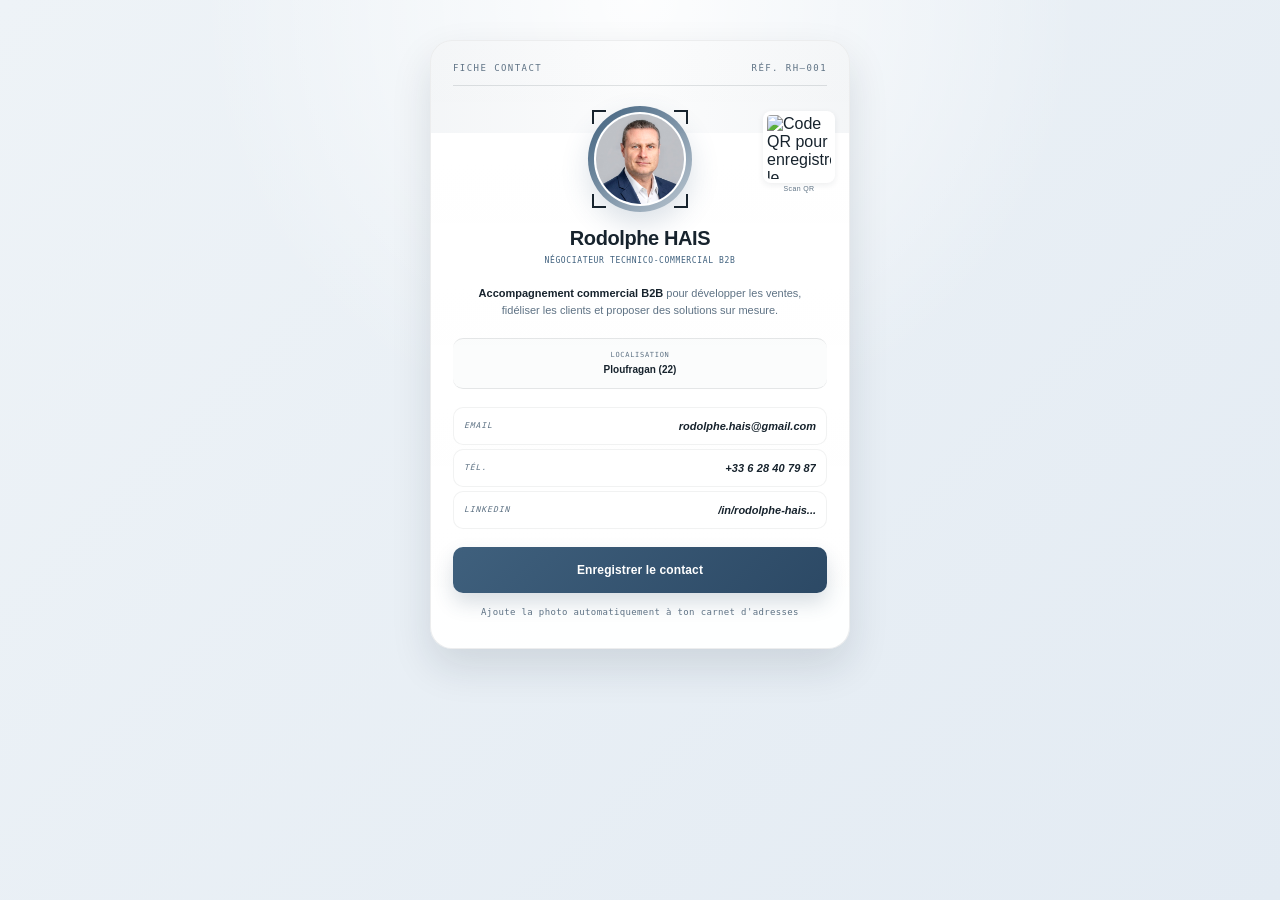
==== commit 2eed00e4: "Increase QR code size for better scanning and remove Experience/Certification fields" ====
--- a/index.html
+++ b/index.html
@@ -83,21 +83,13 @@
         <span class="label">Localisation</span>
         <span class="value">Ploufragan (22)</span>
       </div>
-      <div class="field">
-        <span class="label">Expérience</span>
-        <span class="value">23 ans</span>
-      </div>
-      <div class="field">
-        <span class="label">Certification</span>
-        <span class="value">Niv. 5</span>
-      </div>
     </div>
 
     <!-- QR Code Block -->
     <div class="qr-block" aria-label="Code QR de contact">
       <img
         class="qr-code"
-        src="https://api.qrserver.com/v1/create-qr-code/?size=180x180&data=BEGIN%3AVCARD%0AVERSION%3A3.0%0AN%3AHAIS%3BRodolphe%3B%3B%3B%0AFN%3ARodolphe%20HAIS%0ATITLE%3AN%C3%A9gociateur%20Technico-Commercial%20B2B%0AORG%3A%0AEMAIL%3BTYPE%3DWORK%3Arodolphe.hais%40gmail.com%0ATEL%3BTYPE%3DCELL%3A%2B33628407987%0AURL%3Ahttps%3A%2F%2Fwww.linkedin.com%2Fin%2Frodolphe-hais-technico-commercial%0AADR%3BTYPE%3DWORK%3A%3B%3BPloufragan%3B%3B%3BFrance%0AEND%3AVCARD"
+        src="https://api.qrserver.com/v1/create-qr-code/?size=300x300&data=BEGIN%3AVCARD%0AVERSION%3A3.0%0AN%3AHAIS%3BRodolphe%3B%3B%3B%0AFN%3ARodolphe%20HAIS%0ATITLE%3AN%C3%A9gociateur%20Technico-Commercial%20B2B%0AORG%3A%0AEMAIL%3BTYPE%3DWORK%3Arodolphe.hais%40gmail.com%0ATEL%3BTYPE%3DCELL%3A%2B33628407987%0AURL%3Ahttps%3A%2F%2Fwww.linkedin.com%2Fin%2Frodolphe-hais-technico-commercial%0AADR%3BTYPE%3DWORK%3A%3B%3BPloufragan%3B%3B%3BFrance%0AEND%3AVCARD"
         alt="Code QR pour enregistrer le contact"
         loading="lazy"
       >
--- a/styles.css
+++ b/styles.css
@@ -202,10 +202,10 @@
 }
 
 .qr-code {
-  width: 48px;
-  height: 48px;
-  padding: 3px;
-  border-radius: 6px;
+  width: 72px;
+  height: 72px;
+  padding: 4px;
+  border-radius: 8px;
   background: #fff;
   box-shadow: 0 2px 6px rgba(23, 35, 45, 0.08);
   flex-shrink: 0;
@@ -398,8 +398,8 @@
   }
 
   .qr-code {
-    width: clamp(32px, 7cqw, 40px);
-    height: clamp(32px, 7cqw, 40px);
+    width: clamp(56px, 12cqw, 72px);
+    height: clamp(56px, 12cqw, 72px);
   }
 }
 
--- a/styles.css
+++ b/styles.css
@@ -202,10 +202,10 @@
 }
 
 .qr-code {
-  width: 48px;
-  height: 48px;
-  padding: 3px;
-  border-radius: 6px;
+  width: 72px;
+  height: 72px;
+  padding: 4px;
+  border-radius: 8px;
   background: #fff;
   box-shadow: 0 2px 6px rgba(23, 35, 45, 0.08);
   flex-shrink: 0;
@@ -398,8 +398,8 @@
   }
 
   .qr-code {
-    width: clamp(32px, 7cqw, 40px);
-    height: clamp(32px, 7cqw, 40px);
+    width: clamp(56px, 12cqw, 72px);
+    height: clamp(56px, 12cqw, 72px);
   }
 }
 
